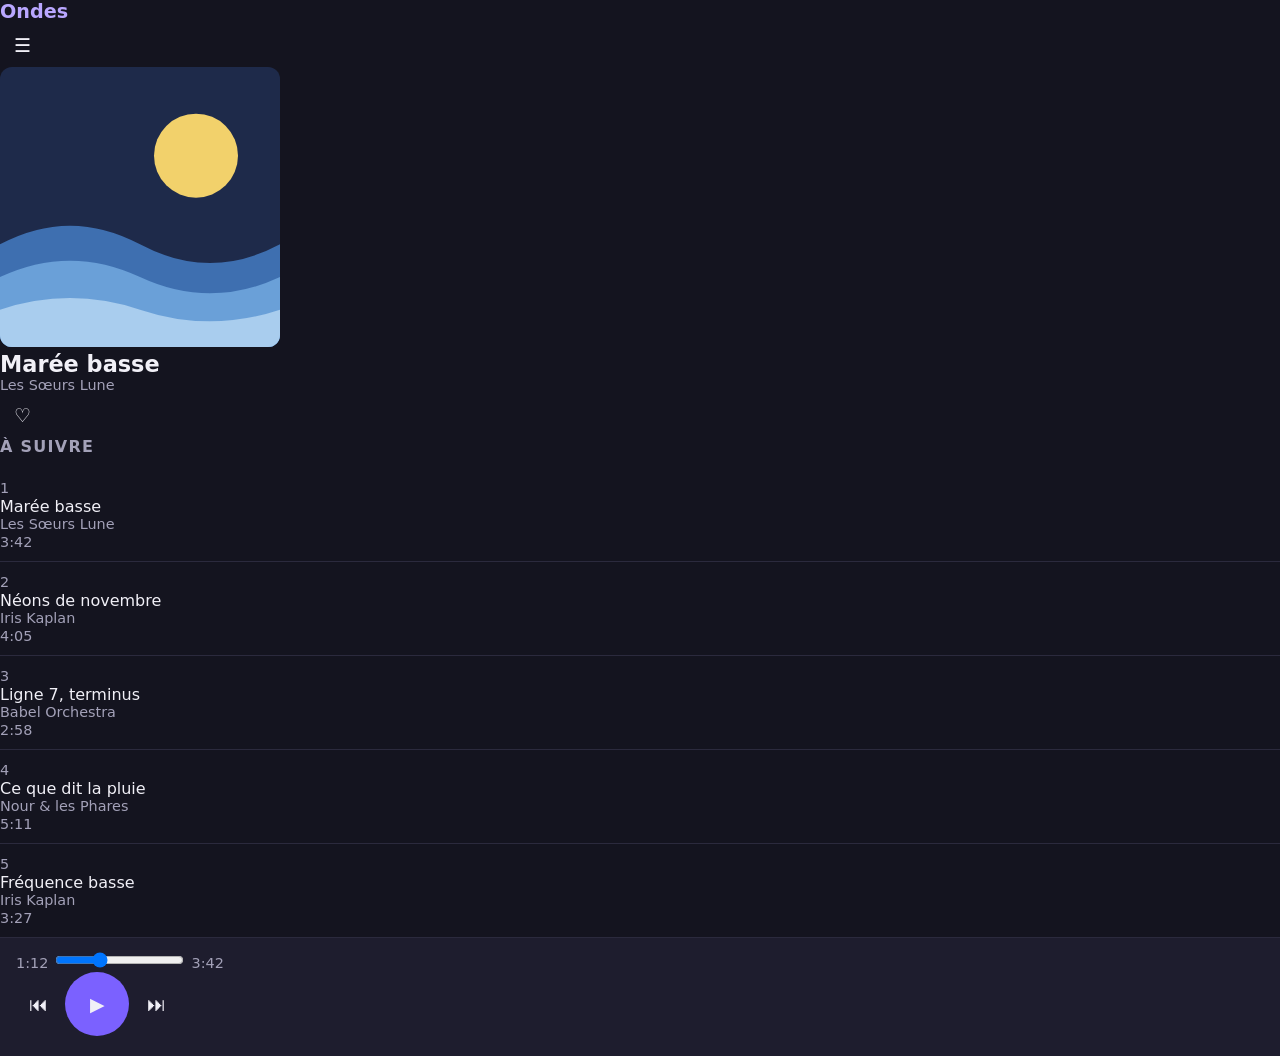
==== kata-web-6-lecteur-musique-s7/index.html @ d90268b1 "fait TODO 1 & 2 kata Balcon IA:[0]" ====
<!DOCTYPE html>
<html lang="fr">
<head>
  <meta charset="UTF-8">
  <meta name="viewport" content="width=device-width, initial-scale=1.0">
  <title>Ondes — lecteur</title>
  <link rel="stylesheet" href="style.css">
</head>
<body>

  <header class="entete">
    <p class="logo">Ondes</p>
    <button type="button" class="bouton-icone">☰</button>
  </header>

  <main class="contenu">

    <section class="en-cours">
      <img src="pochette.svg" class="pochette">
      <div class="infos">
        <h1 class="titre">Marée basse</h1>
        <p class="artiste">Les Sœurs Lune</p>
      </div>
      <button type="button" class="bouton-icone">♡</button>
    </section>

    <section class="playlist">
      <h2>À suivre</h2>
      <ul class="pistes">
        <li class="piste">
          <span class="numero">1</span>
          <div class="piste-infos">
            <p class="piste-titre">Marée basse</p>
            <p class="piste-artiste">Les Sœurs Lune</p>
          </div>
          <span class="duree">3:42</span>
        </li>
        <li class="piste">
          <span class="numero">2</span>
          <div class="piste-infos">
            <p class="piste-titre">Néons de novembre</p>
            <p class="piste-artiste">Iris Kaplan</p>
          </div>
          <span class="duree">4:05</span>
        </li>
        <li class="piste">
          <span class="numero">3</span>
          <div class="piste-infos">
            <p class="piste-titre">Ligne 7, terminus</p>
            <p class="piste-artiste">Babel Orchestra</p>
          </div>
          <span class="duree">2:58</span>
        </li>
        <li class="piste">
          <span class="numero">4</span>
          <div class="piste-infos">
            <p class="piste-titre">Ce que dit la pluie</p>
            <p class="piste-artiste">Nour &amp; les Phares</p>
          </div>
          <span class="duree">5:11</span>
        </li>
        <li class="piste">
          <span class="numero">5</span>
          <div class="piste-infos">
            <p class="piste-titre">Fréquence basse</p>
            <p class="piste-artiste">Iris Kaplan</p>
          </div>
          <span class="duree">3:27</span>
        </li>
      </ul>
    </section>

  </main>

  <footer class="controles">
    <div class="progression">
      <span class="temps">1:12</span>
      <input type="range" min="0" max="222" value="72" class="barre">
      <span class="temps">3:42</span>
    </div>
    <div class="boutons">
      <button type="button" class="bouton-icone">⏮</button>
      <button type="button" class="bouton-lecture">▶</button>
      <button type="button" class="bouton-icone">⏭</button>
    </div>
  </footer>

</body>
</html>
---- kata-web-6-lecteur-musique-s7/style.css ----
/* =====================================================
   Kata web 6 — Lecteur de musique
   Les couleurs, les polices et l'aspect des boutons sont prêts.
   À toi la MISE EN PAGE : suis les TODO, en mobile d'abord.
   ===================================================== */

* {
  box-sizing: border-box;
}

body {
  margin: 0;
  font-family: system-ui, sans-serif;
  background: #14141f;
  color: #f1f0f7;
}

h1,
h2,
p {
  margin: 0;
}

h1 {
  font-size: 1.4rem;
}

h2 {
  font-size: 1rem;
  text-transform: uppercase;
  letter-spacing: 0.08em;
  color: #a3a1b8;
  margin-bottom: 12px;
}

.logo {
  font-weight: 800;
  font-size: 1.2rem;
  color: #b9a7ff;
}

.artiste,
.piste-artiste,
.duree,
.numero,
.temps {
  color: #a3a1b8;
  font-size: 0.9rem;
}

.pochette {
  width: 100%;
  max-width: 280px;
  border-radius: 12px;
}

.pistes {
  list-style: none;
  margin: 0;
  padding: 0;
}

.piste {
  padding: 10px 0;
  border-bottom: 1px solid #2b2a3d;
}

.bouton-icone,
.bouton-lecture {
  border: none;
  border-radius: 50%;
  color: #f1f0f7;
  font-size: 1.2rem;
  cursor: pointer;
}

.bouton-icone {
  width: 44px;
  height: 44px;
  background: transparent;
}

.bouton-lecture {
  width: 64px;
  height: 64px;
  background: #7b61ff;
}

.bouton-icone:focus-visible,
.bouton-lecture:focus-visible,
.barre:focus-visible {
  outline: 3px solid #f2d16b;
  outline-offset: 2px;
}

/* Cache un élément à l'écran, mais le laisse lisible par un lecteur d'écran */
.visually-hidden {
  position: absolute;
  width: 1px;
  height: 1px;
  overflow: hidden;
  clip: rect(0 0 0 0);
  white-space: nowrap;
}

.controles {
  background: #1e1d2e;
  padding: 12px 16px 20px;
}


/* ---------- TODO 2 — L'en-tête ---------- */



/* ---------- TODO 3 — Le morceau en cours ---------- */



/* ---------- TODO 4 — Une piste de la playlist ---------- */



/* ---------- TODO 5 — La barre de contrôle ---------- */



/* ---------- TODO 6 — Grand écran (768px et plus) ---------- */
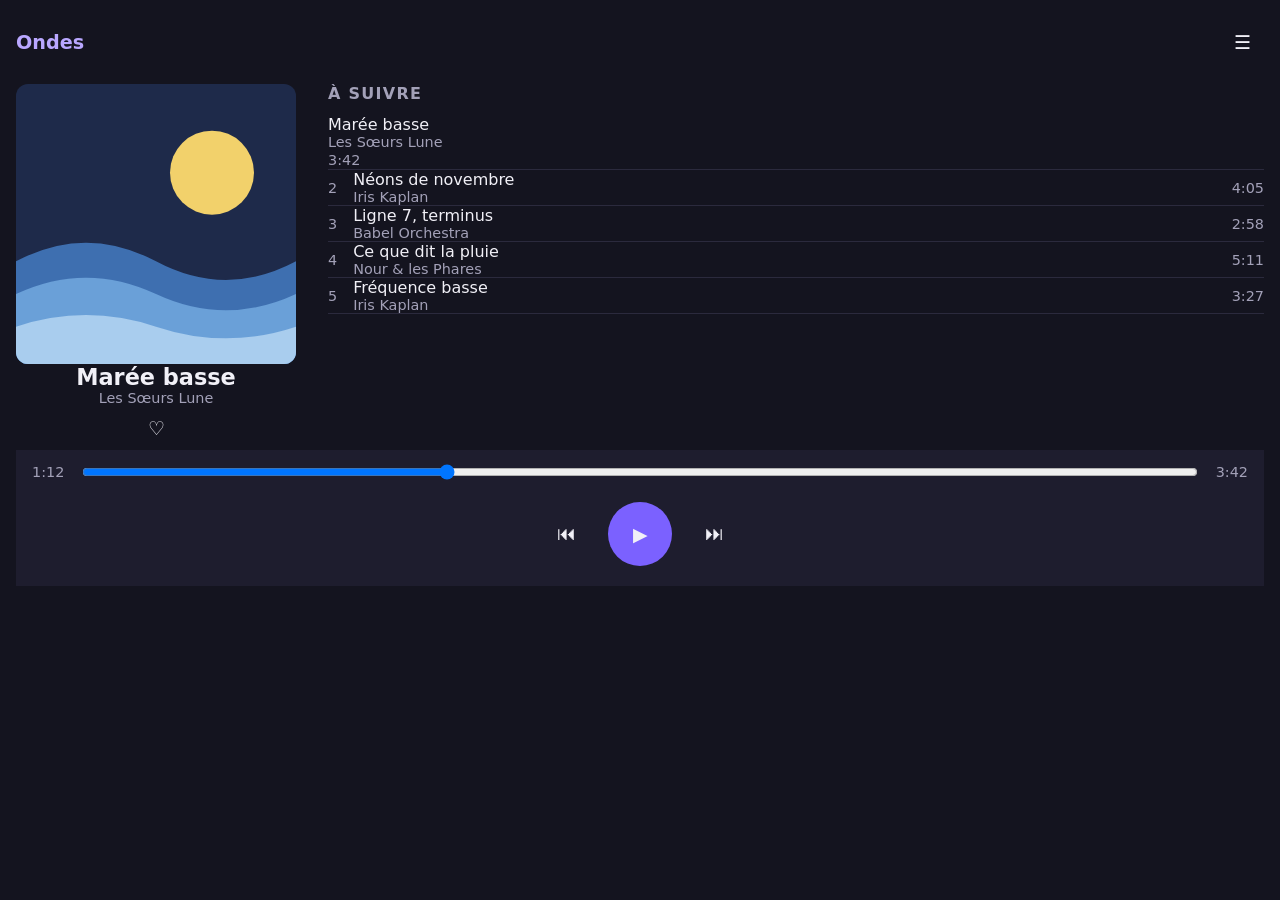
==== commit 7e8699a7: "finit TODO IA:[1]" ====
--- a/kata-web-6-lecteur-musique-s7/index.html
+++ b/kata-web-6-lecteur-musique-s7/index.html
@@ -1,34 +1,37 @@
 <!DOCTYPE html>
 <html lang="fr">
+
 <head>
   <meta charset="UTF-8">
   <meta name="viewport" content="width=device-width, initial-scale=1.0">
   <title>Ondes — lecteur</title>
   <link rel="stylesheet" href="style.css">
 </head>
+
 <body>
 
   <header class="entete">
     <p class="logo">Ondes</p>
-    <button type="button" class="bouton-icone">☰</button>
+    <button type="button" class="bouton-icone" aria-label="bouton playlist">☰</button>
   </header>
 
   <main class="contenu">
 
     <section class="en-cours">
-      <img src="pochette.svg" class="pochette">
+      <img src="./pochette.svg" class="pochette"
+        alt="image graphique montrant des vagues en bas et un rond jaune representant le soleil en haut, le tout sur fond  bleu">
       <div class="infos">
         <h1 class="titre">Marée basse</h1>
         <p class="artiste">Les Sœurs Lune</p>
       </div>
-      <button type="button" class="bouton-icone">♡</button>
+      <button type="button" class="bouton-icone" aria-label="bouton coup de coeur">♡</button>
     </section>
 
     <section class="playlist">
       <h2>À suivre</h2>
       <ul class="pistes">
         <li class="piste">
-          <span class="numero">1</span>
+          <span class="numero1" aria-current="true"</span>
           <div class="piste-infos">
             <p class="piste-titre">Marée basse</p>
             <p class="piste-artiste">Les Sœurs Lune</p>
@@ -75,15 +78,16 @@
   <footer class="controles">
     <div class="progression">
       <span class="temps">1:12</span>
-      <input type="range" min="0" max="222" value="72" class="barre">
+      <input type="range" min="0" max="222" value="72" class="barre" aria-label="barre de progression de lecture">
       <span class="temps">3:42</span>
     </div>
     <div class="boutons">
-      <button type="button" class="bouton-icone">⏮</button>
-      <button type="button" class="bouton-lecture">▶</button>
-      <button type="button" class="bouton-icone">⏭</button>
+      <button type="button" class="bouton-icone" aria-lebel="bouton piste précédente">⏮</button>
+      <button type="button" class="bouton-lecture" aria-label="bouton lecture">▶</button>
+      <button type="button" class="bouton-icone" aria-label="bouton piste suivante">⏭</button>
     </div>
   </footer>
 
 </body>
-</html>
+
+</html>
--- a/kata-web-6-lecteur-musique-s7/style.css
+++ b/kata-web-6-lecteur-musique-s7/style.css
@@ -10,6 +10,7 @@
 
 body {
   margin: 0;
+  padding: 0 16px;
   font-family: system-ui, sans-serif;
   background: #14141f;
   color: #f1f0f7;
@@ -33,10 +34,31 @@
   margin-bottom: 12px;
 }
 
+.entete {
+  display: flex;
+  justify-content: space-between;
+  align-items: center;
+  margin: 20px 0;
+}
+
 .logo {
   font-weight: 800;
   font-size: 1.2rem;
   color: #b9a7ff;
+}
+.contenu {
+  display: flex;
+  flex-direction: column;
+}
+.playlist {
+  margin: 24px, 0;
+}
+
+.en-cours {
+  display: flex;
+  flex-direction: column;
+  align-items: center;
+  text-align: center;
 }
 
 .artiste,
@@ -48,8 +70,19 @@
   font-size: 0.9rem;
 }
 
+.piste {
+  display: flex;
+  align-items: center;
+  gap: 16px;
+  border-bottom: 1px solid #2b2a3d;
+}
+
+.piste-infos {
+  flex-grow: 1;
+}
+
 .pochette {
-  width: 100%;
+  width: 45%;
   max-width: 280px;
   border-radius: 12px;
 }
@@ -60,10 +93,7 @@
   padding: 0;
 }
 
-.piste {
-  padding: 10px 0;
-  border-bottom: 1px solid #2b2a3d;
-}
+
 
 .bouton-icone,
 .bouton-lecture {
@@ -104,25 +134,59 @@
 }
 
 .controles {
+  display: flex;
+  flex-direction: column;
+  gap: 20px;
   background: #1e1d2e;
   padding: 12px 16px 20px;
 }
 
+.progression {
+  display: flex;
+  align-items: center;
+  gap: 16px;
+}
+
+.barre {
+  flex-grow: 1;
+}
+
+.boutons {
+  display: flex;
+  gap: 6px;
+  justify-content: center;
+  align-items: center;
+  gap: 20px;
+}
+
+@media (min-width: 768px) {
+  .contenu {
+    flex-direction: row;
+    align-items: flex-start;
+    gap: 32px;
+  }
+  .en-cours {
+    flex: none;
+  }
+
+  .pochette {
+    flex: none;
+    width: 100%;
+  }
+
+  .playlist {
+    flex-grow: 1;
+    min-width: 0;
+    margin-top: 0;
+  }
+}
 
 /* ---------- TODO 2 — L'en-tête ---------- */
 
-
-
 /* ---------- TODO 3 — Le morceau en cours ---------- */
-
-
 
 /* ---------- TODO 4 — Une piste de la playlist ---------- */
 
-
-
 /* ---------- TODO 5 — La barre de contrôle ---------- */
 
-
-
 /* ---------- TODO 6 — Grand écran (768px et plus) ---------- */
